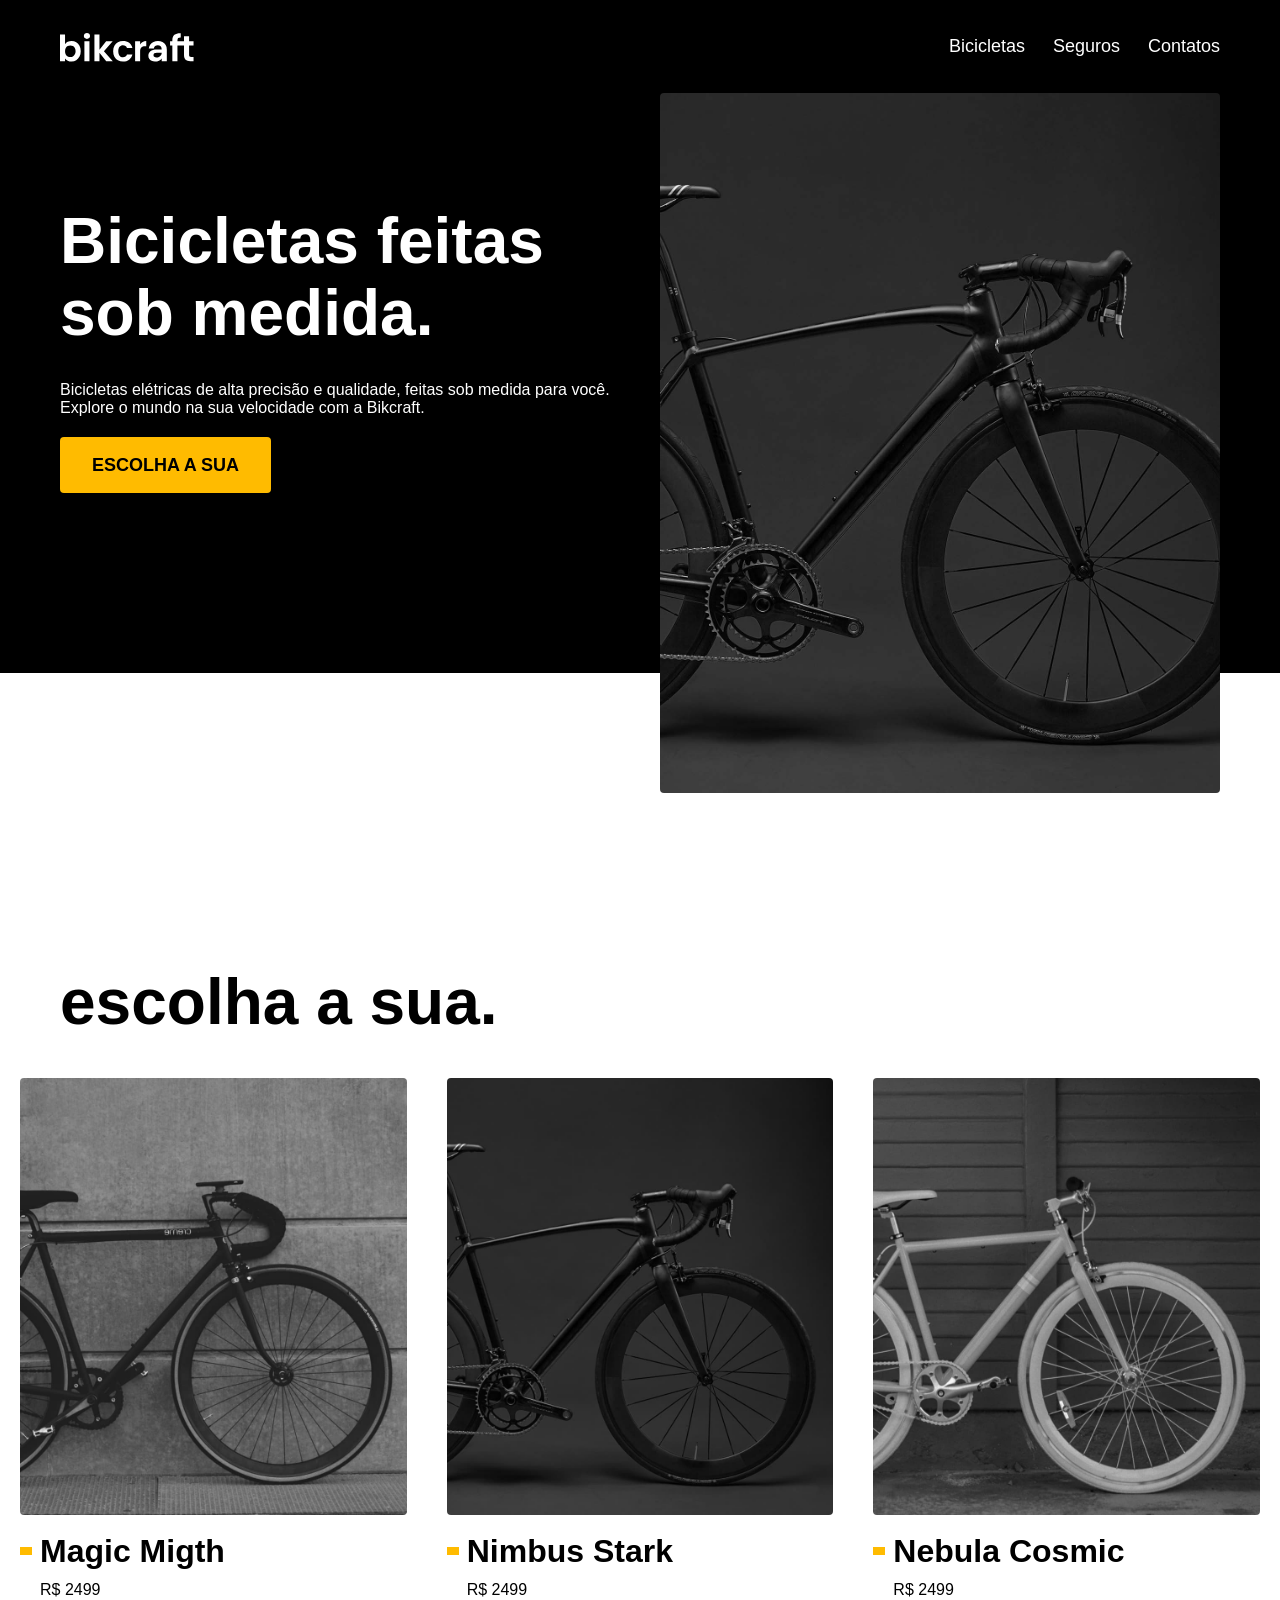
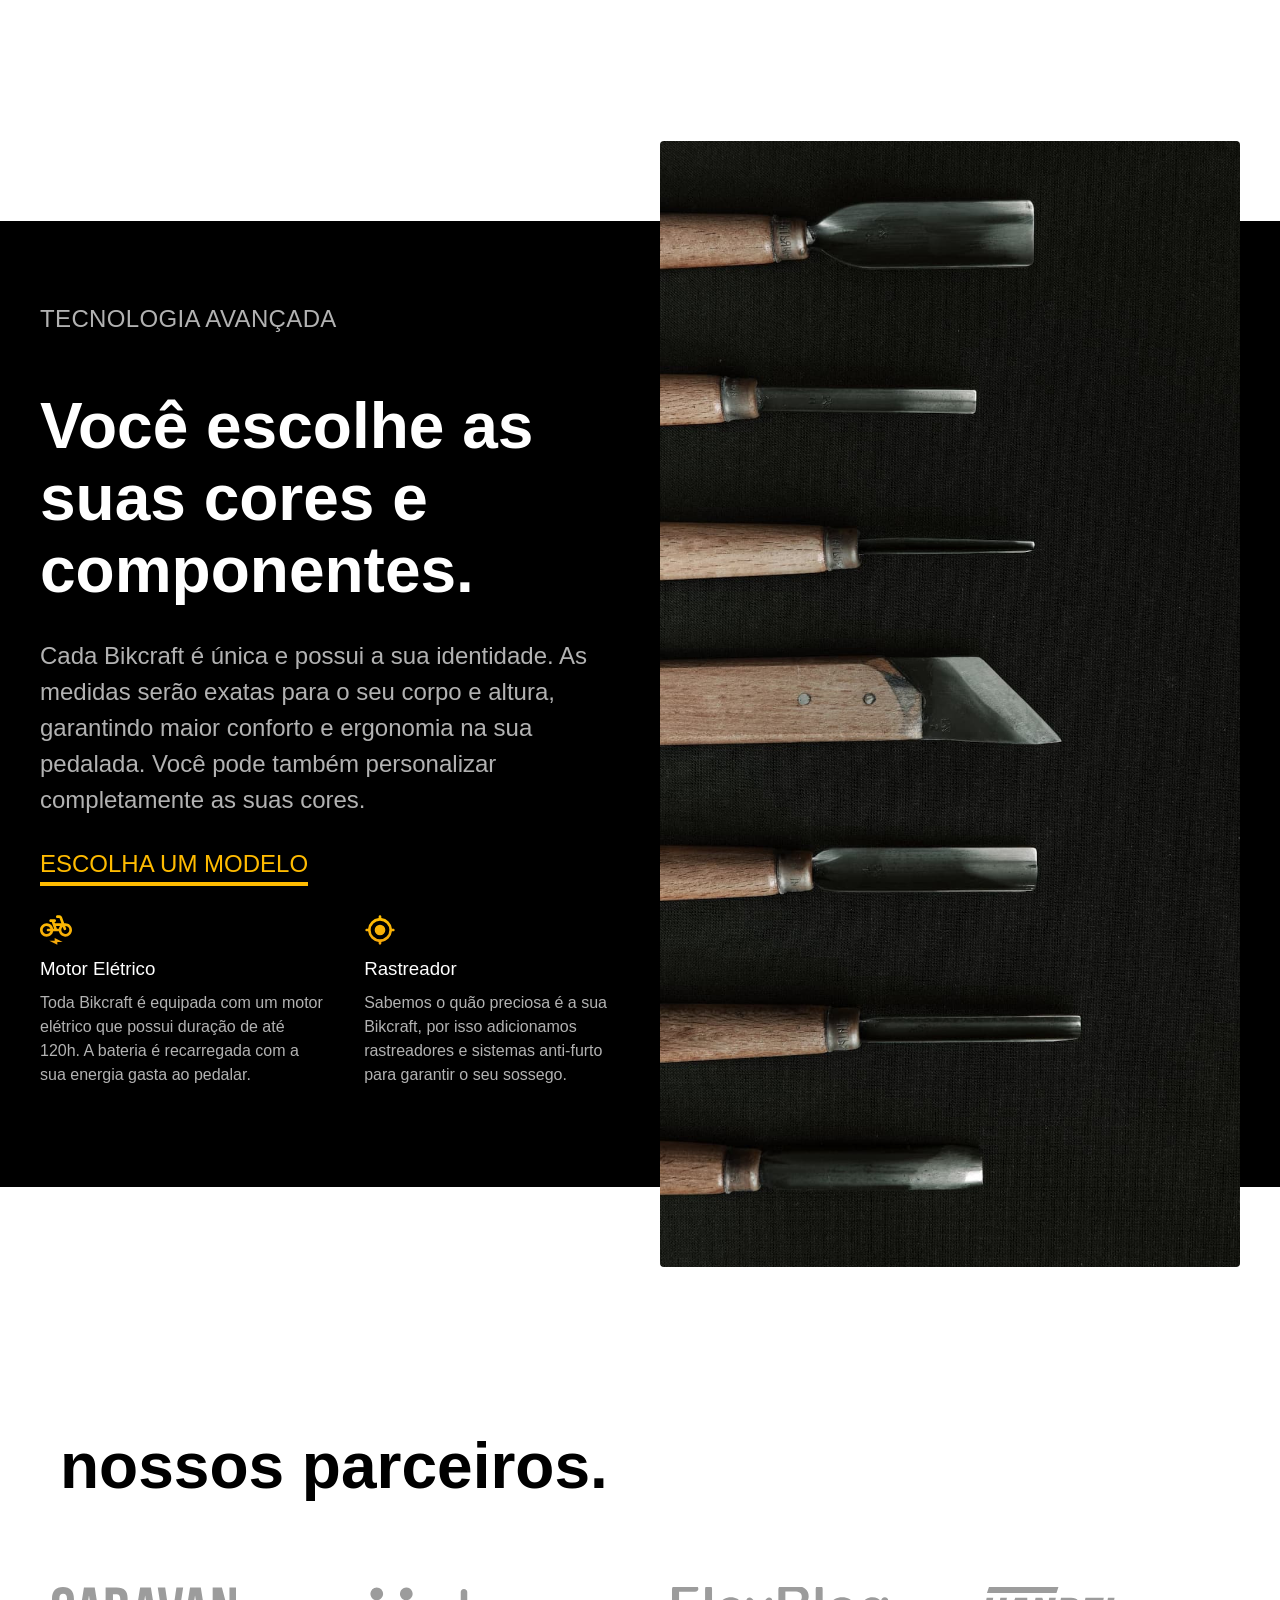
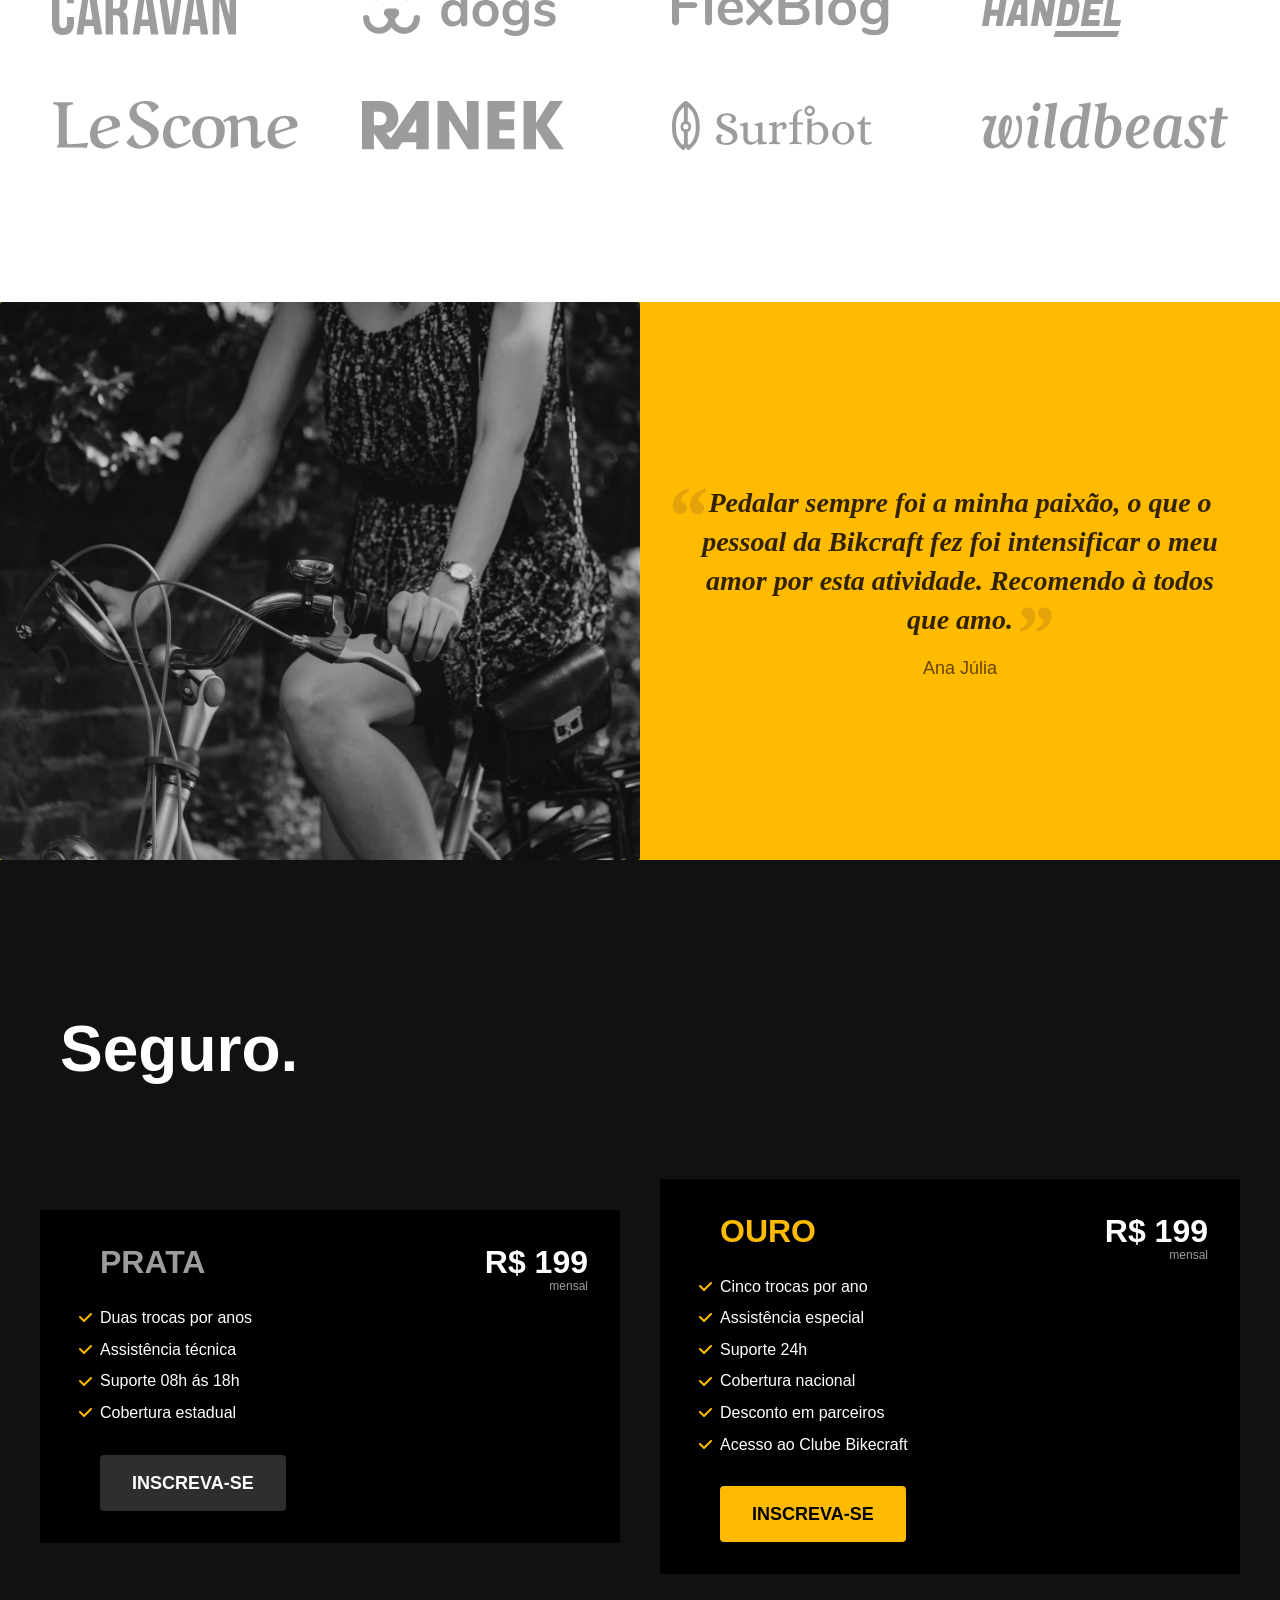
==== index.html @ 0511be65 "Alterado para tamanho de um celular." ====
<!DOCTYPE html>
<html lang="pt-BR">

<head>
    <meta charset="UTF-8">
    <meta name="viewport" content="width=device-width, initial-scale=1.0">
    <title>Bikecraft - Bicicletas Elétricas</title>
    <meta name="description" content="Bicicletas elétricas de alta precisão e qualidade,  feitas sob medida para o client. Explore o mundo na sua velocidade com a Bikcraft">

    <!-- CSS -->
    <link rel="stylesheet" href="/css/styles.css">

    <!-- Google Fonts -->

    <!-- <link rel="preconnect" href="https://fonts.googleapis.com">
    <link rel="preconnect" href="https://fonts.gstatic.com" crossorigin>
    <link rel="preconnect" href="https://fonts.googleapis.com">
    <link rel="preconnect" href="https://fonts.gstatic.com" crossorigin>
    <link rel="preconnect" href="https://fonts.googleapis.com">
    <link rel="preconnect" href="https://fonts.gstatic.com" crossorigin>
    <link href="https://fonts.googleapis.com/css2?family=Poppins:ital,wght@400;0,600;0&family=Roboto:ital,wght@400;0,500;0&display=swap" rel="stylesheet"> -->

</head>

<!-- Menu -->

<body>
    <header class="header-bg">
        <div class="header">
            <a href="./">
                <img src="/img/bikcraft.svg" alt="Bikecraft">
            </a>
            <nav aria-label="primaria" font-1-m cor-0>
                <ul class="header-menu">
                    <li><a href="/bicicletas.html">Bicicletas</a></li>
                    <li><a href="/seguros.html">Seguros</a></li>
                    <li><a href="/contatos.html">Contatos</a></li>
                </ul>
            </nav>
        </div>
    </header>

    <!-- Introdução -->

    <main class="introducao-bg">
        <div class="introducao">
            <div class="introducao-texto">
                <h1 class="font-1-xxl">Bicicletas feitas sob medida.</h1>
                <p class="font-2-1">Bicicletas elétricas de alta precisão e qualidade, feitas sob medida para você. Explore o mundo na sua velocidade com a Bikcraft.</p>
                <a href="/bicicletas.html" class="botao">Escolha a sua</a>
            </div>
            <div class="introducao-imagem">
                <img src="/img/fotos/introducao.jpg" alt="Bicicleta Elétrica">
            </div>
        </div>
    </main>

    <article class="bicicletas-listas">
        <h2 class="font-1-xxl">escolha a sua.</h2>

        <ul class="bicicletas-listas-itens">

            <!-- Magic -->

            <li>
                <a href="bicicletas/magic.html">
                    <img src="./img/bicicletas/magic-home.jpg" alt="bicicleta magic">
                    <h3 class="font-1-xl">Magic Migth</h3>
                    <span class="font-2-m cor-12">R$ 2499</span>
                </a>
            </li>

            <!-- Nimbus -->

            <li>
                <a href="bicicletas/nimbus.html">
                    <img src="./img/bicicletas/nimbus-home.jpg" alt="bicicleta Nimbus">
                    <h3 class="font-1-xl">Nimbus Stark</h3>
                    <span class="font-2-m cor-12">R$ 2499</span>
                </a>
            </li>

            <!-- Nebula -->

            <li>
                <a href="bicicletas/nebula.html">
                    <img src="./img/bicicletas/nebula-home.jpg" alt="bicicleta nebula">
                    <h3 class="font-1-xl">Nebula Cosmic</h3>
                    <span class="font-2-m cor-12">R$ 2499</span>
                </a>
            </li>
        </ul>
    </article>

    <!-- Tecnologia -->

    <article class="tecnologia">

        <div class="tecnologia-container">
            <div class="tecnologia-conteudo">
                <span class="font-2-l-b cor-5">Tecnologia Avançada</span>
                <h2 class="font-1-xxl cor-0">Você escolhe as suas cores e componentes.
                </h2>
                <p class="font-2-l cor-5">Cada Bikcraft é única e possui a sua identidade. As medidas serão exatas para o seu corpo e altura, garantindo maior conforto e ergonomia na sua pedalada. Você pode também personalizar completamente as suas cores.</p>
                <a class="link" href="./bicicletas.html">Escolha um modelo</a>
                <div class="tecnologia-vantagens">

                    <div>
                        <img src="./img/icones/eletrica.svg" alt="bicicleta eletrica">
                        <h3 class="font-1-m cor-0">Motor Elétrico</h3>
                        <p class="font-2-s cor-5">Toda Bikcraft é equipada com um motor elétrico que possui duração de até 120h. A bateria é recarregada com a sua energia gasta ao pedalar.</p>
                    </div>
                    <div>
                        <img src="./img/icones/rastreador.svg" alt="rastreador">
                        <h3 class="font-1-m cor-0">Rastreador</h3>
                        <p class="font-2-s cor-5">Sabemos o quão preciosa é a sua Bikcraft, por isso adicionamos rastreadores e sistemas anti-furto para garantir o seu sossego.</p>
                    </div>

                </div>
            </div>

            <div class="tecnologia-image">
                <img src="img/fotos/tecnologia.jpg" alt="tecnologia">
            </div>

        </div>

    </article>

    <!-- Parceiros -->

    <section class="parceiros" aria-label="Nosso Parceiros">

        <h2 class="font-1-xxl">nossos parceiros.</h2>

        <ul>
            <li><img src="/img/parceiros/caravan.svg" alt="caravan"></li>
            <li><img src="/img/parceiros/dogs.svg" alt="dogs"></li>
            <li><img src="/img/parceiros/flexblog.svg" alt="flexblog"></li>
            <li><img src="/img/parceiros/handel.svg" alt="handel"></li>
            <li><img src="/img/parceiros/lescone.svg" alt="lescone"></li>
            <li><img src="/img/parceiros/ranek.svg" alt="ranek"></li>
            <li><img src="/img/parceiros/surfbot.svg" alt="surfbot"></li>
            <li><img src="/img/parceiros/wildbeast.svg" alt="wildbeast"></li>
        </ul>

    </section>

    <section class="depoimente" aria-label="Depoimente">
        <div class="imagem">
            <img src="/img/fotos/depoimento.jpg" alt="depoimente">
        </div>
        <div class="citacao">
            <blockquote class="font-1-xl cor-p5">
                <p>
                    Pedalar sempre foi a minha paixão, o que o pessoal da Bikcraft fez foi intensificar o meu amor por esta atividade. Recomendo à todos que amo.
                </p>
            </blockquote>
            <span class="font-1-m-b cor-p4">Ana Júlia</span>
        </div>
    </section>

    <article class="seguro-principal" aria-label="Seguro">
        <div class="seguro">
            <h2 class="font-1-xxl cor-0">Seguro.</h2>
            <div class="itens">
                <h3 class="font-1-xl cor-6">PRATA</h3>
                <span class="font-1-xl cor-0">R$ 199 <span class="font-1-xs cor-6">mensal</span></span>
                <ul class="font-2-m cor-0">
                    <li>Duas trocas por anos</li>
                    <li>Assistência técnica</li>
                    <li>Suporte 08h ás 18h</li>
                    <li>Cobertura estadual</li>
                </ul>
                <a class="botao-secundario" href="./orcamento-prata.html">Inscreva-se</a>
            </div>
            <div class="itens">
                <h3 class="font-1-xl cor-p1">OURO</h3>
                <span class="font-1-xl cor-0">R$ 199 <span class="font-1-xs cor-6">mensal</span></span>
                <ul class="font-2-m cor-0">
                    <li>Cinco trocas por ano</li>
                    <li>Assistência especial</li>
                    <li>Suporte 24h</li>
                    <li>Cobertura nacional</li>
                    <li>Desconto em parceiros</li>
                    <li>Acesso ao Clube Bikecraft</li>
                </ul>
                <a class="botao-terceira" href="./orcamento-ouro.html">Inscreva-se</a>
            </div>
        </div>
    </article>

</body>

</html>
---- css/styles.css ----
@import "/css/global/global.css";
@import "/css/global/header.css";
@import "/css/global/introducao.css";
@import "/css/global/tipografia.css";
@import "/css/global/cores.css";
@import "/css/global/bicicletas-listas.css";
@import "/css/global/tecnologia.css";
@import "/css/global/parceiros.css";
@import "/css/global/depoimente.css";
@import "/css/global/seguro.css";
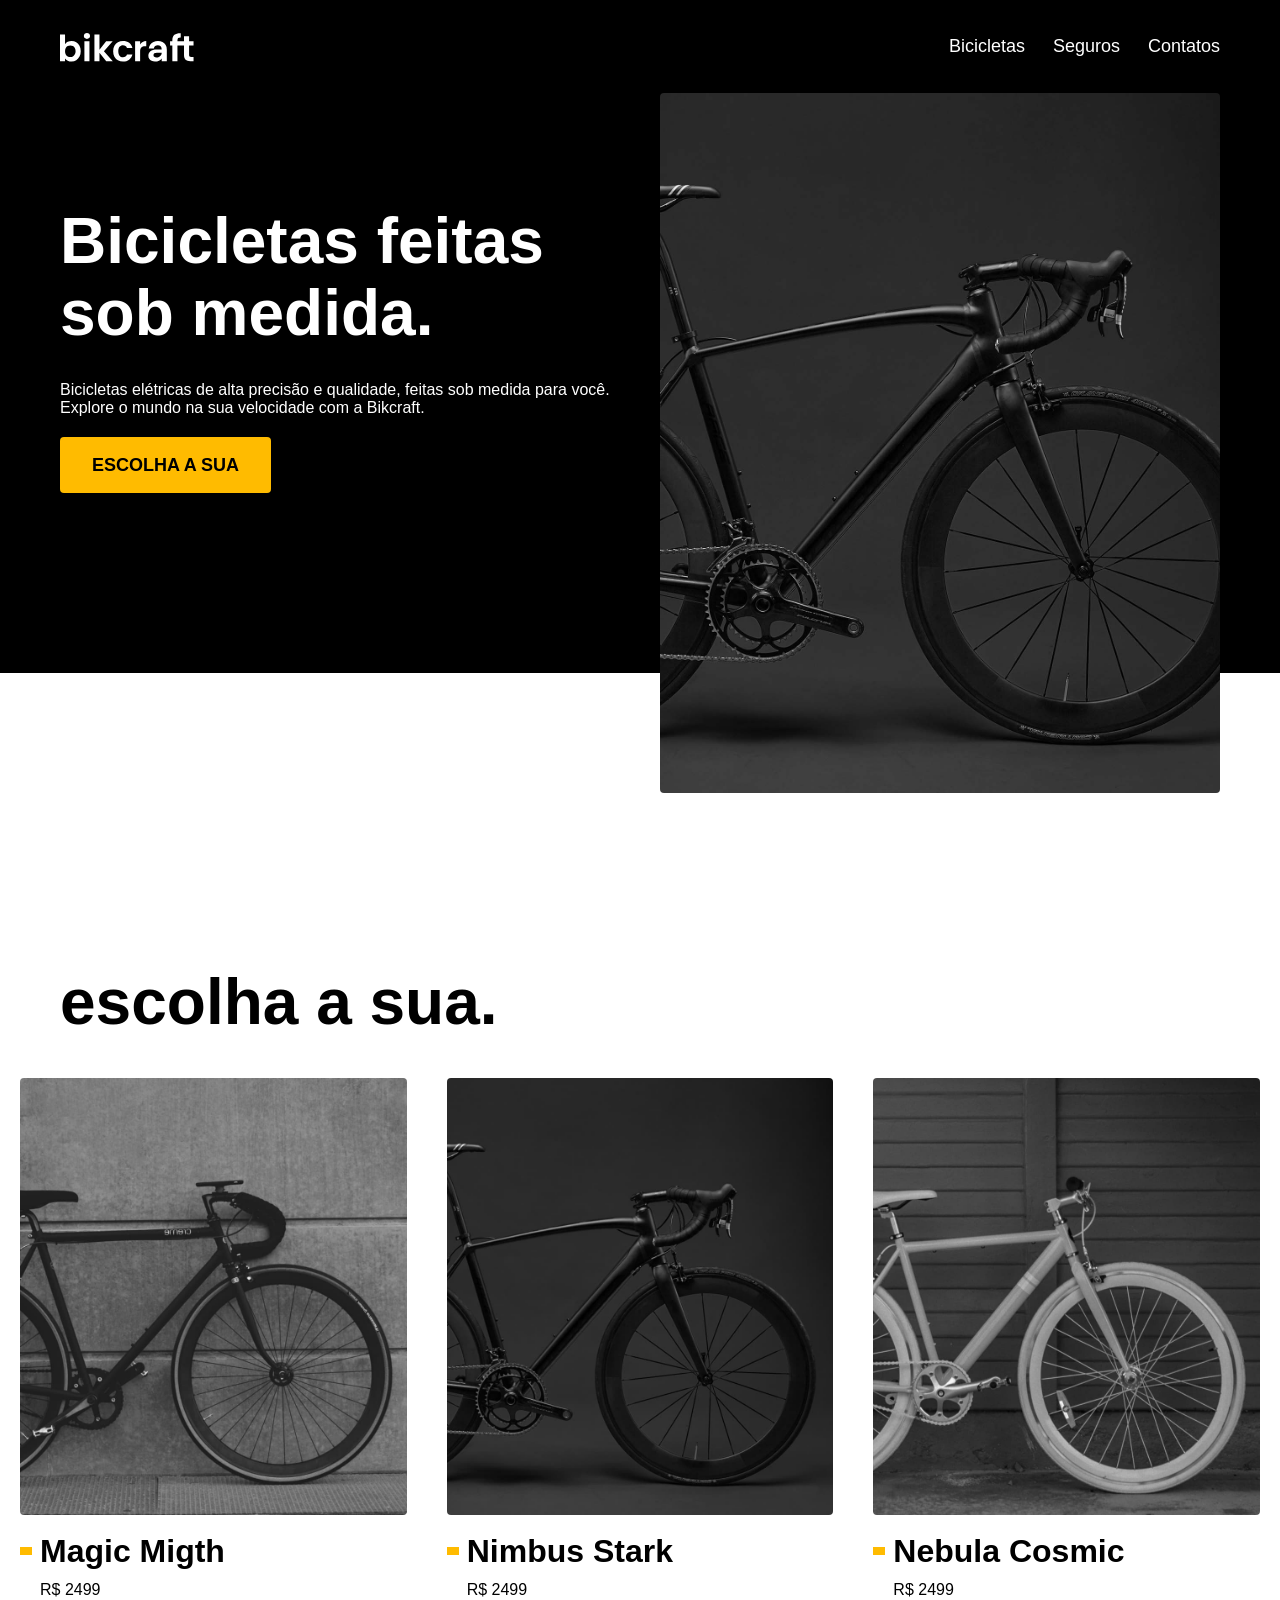
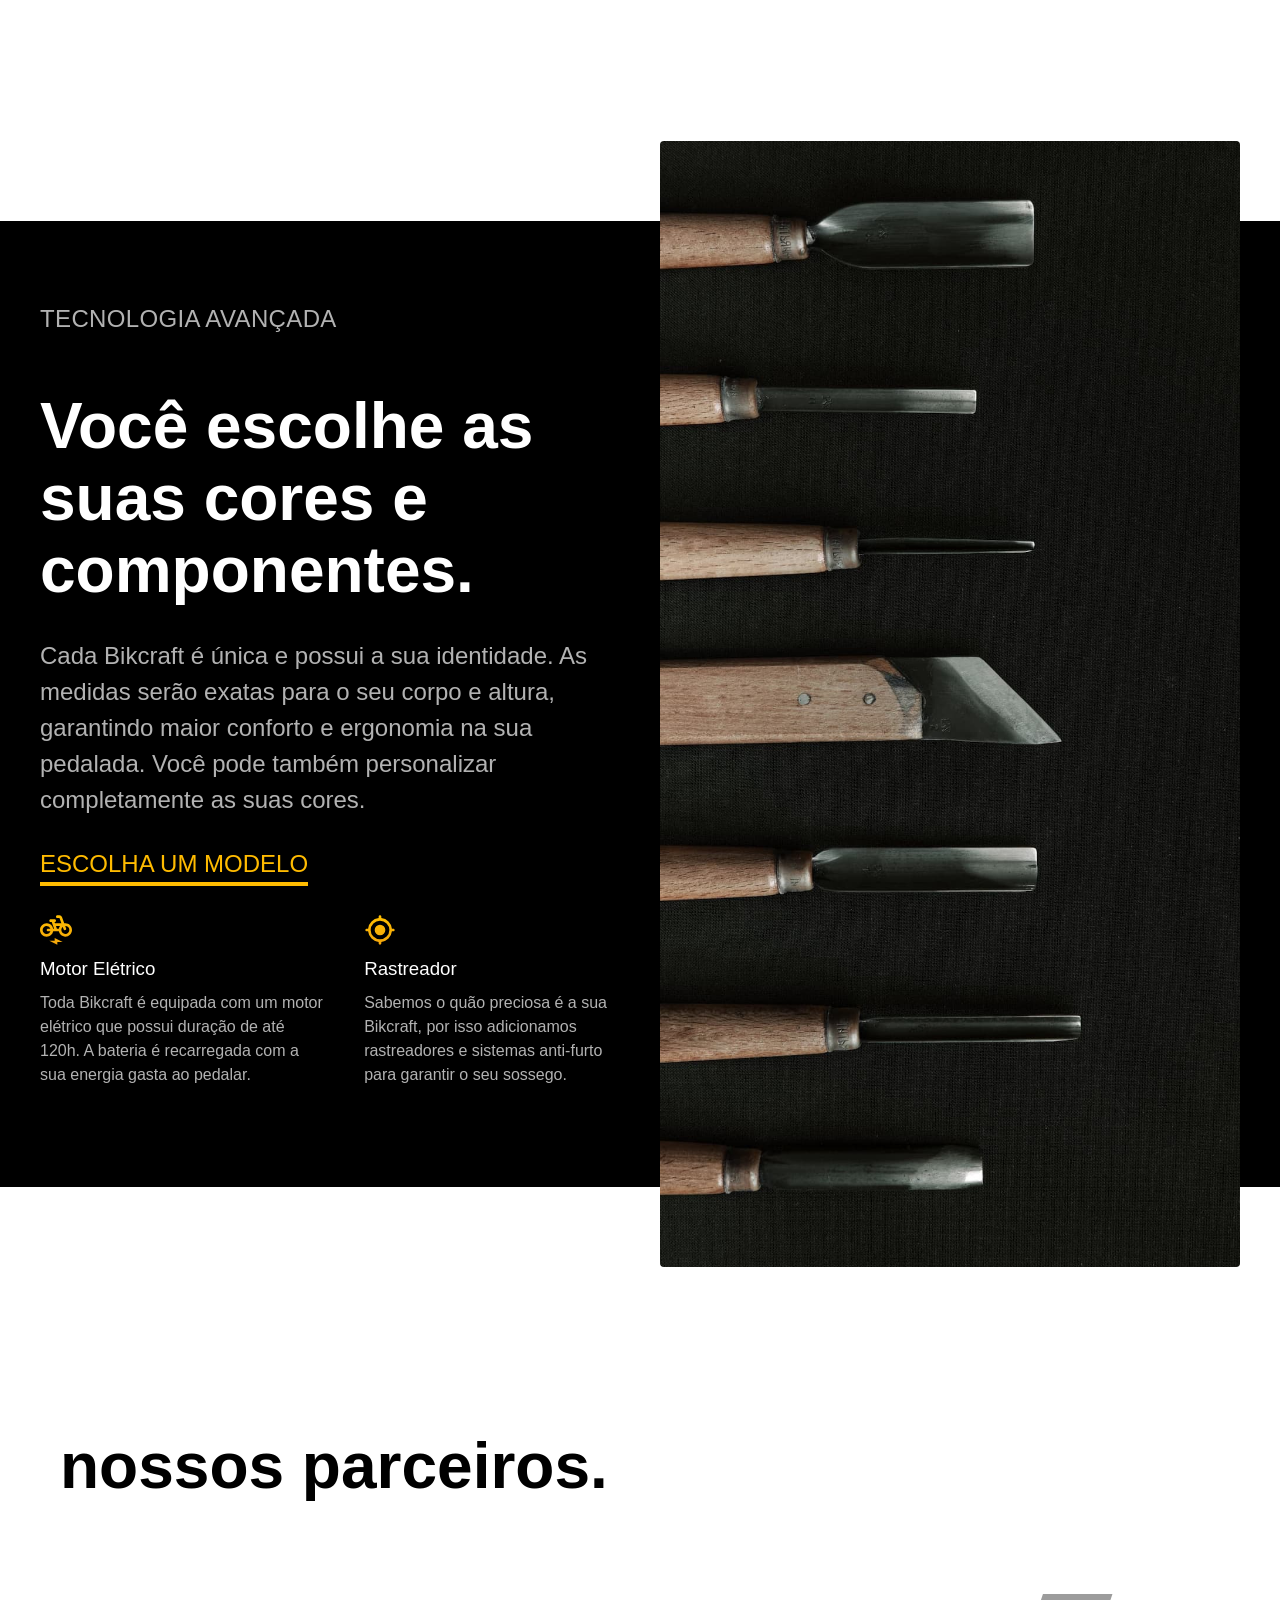
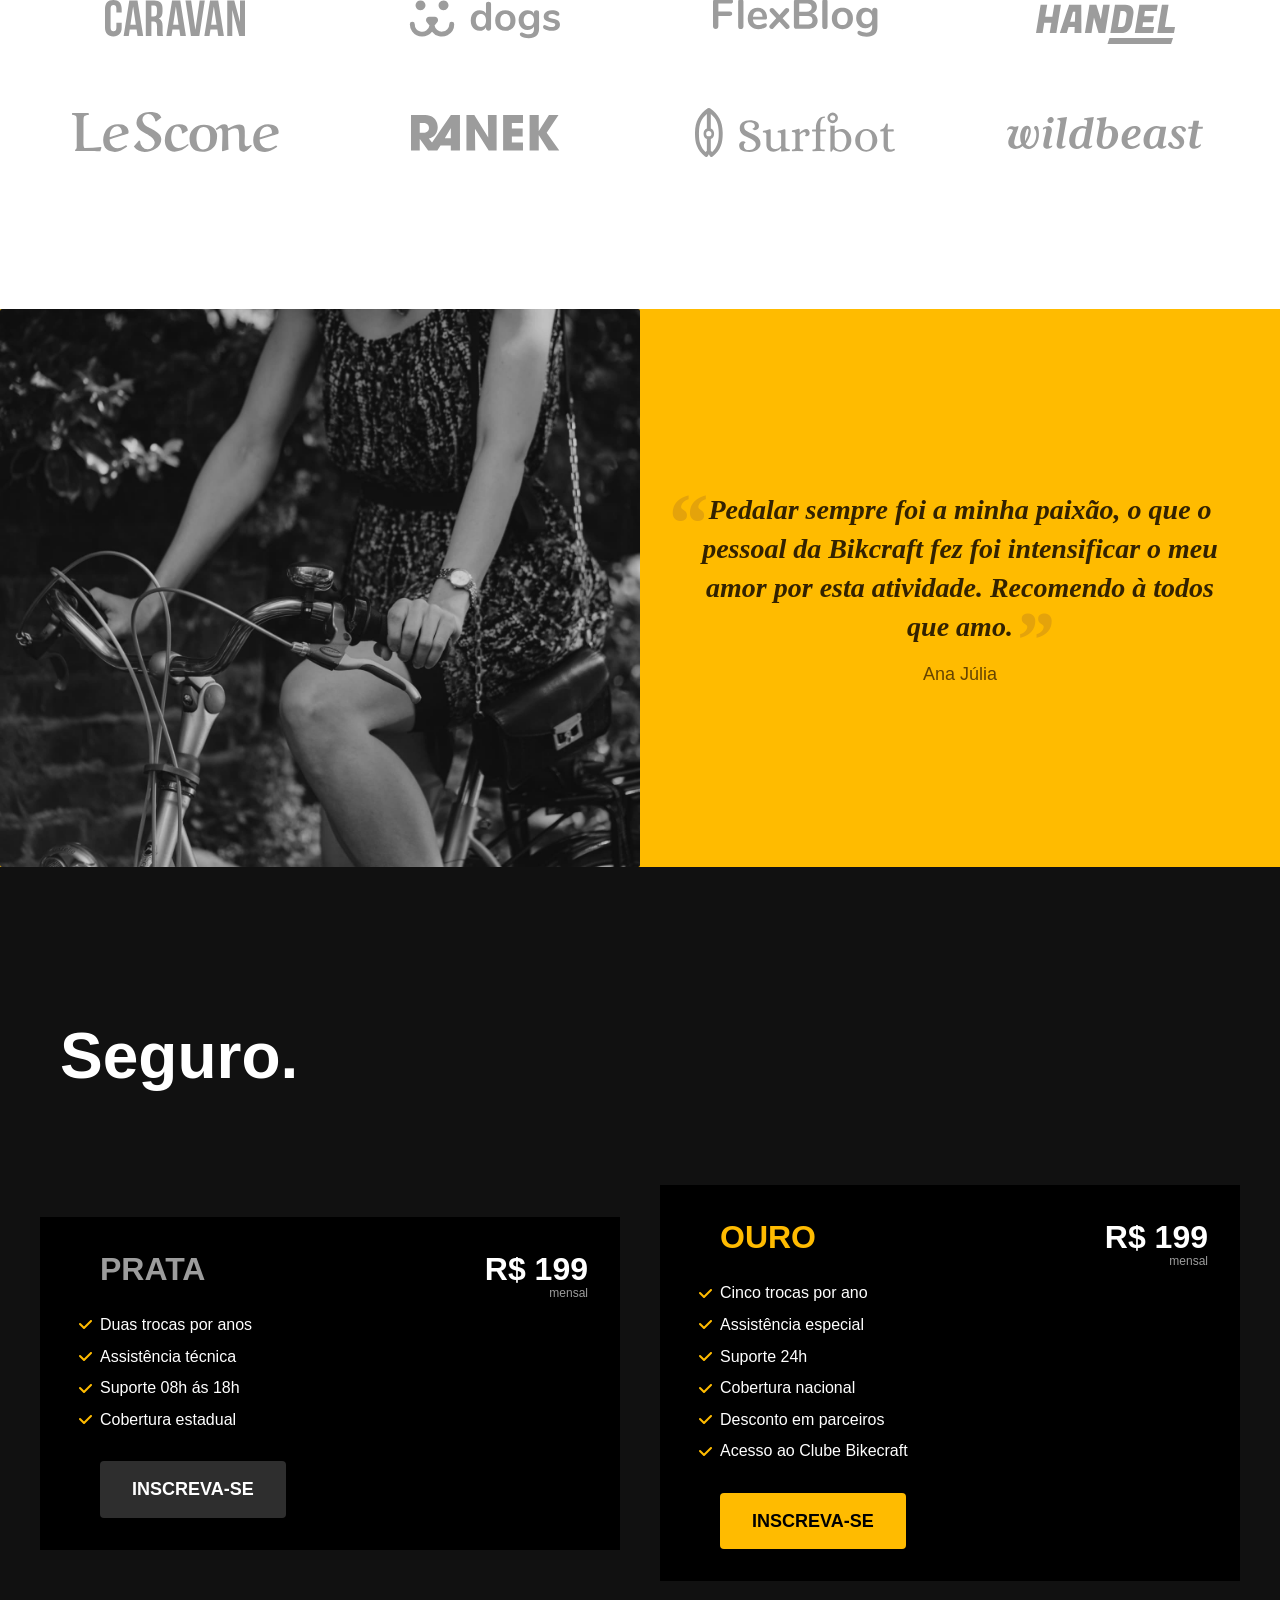
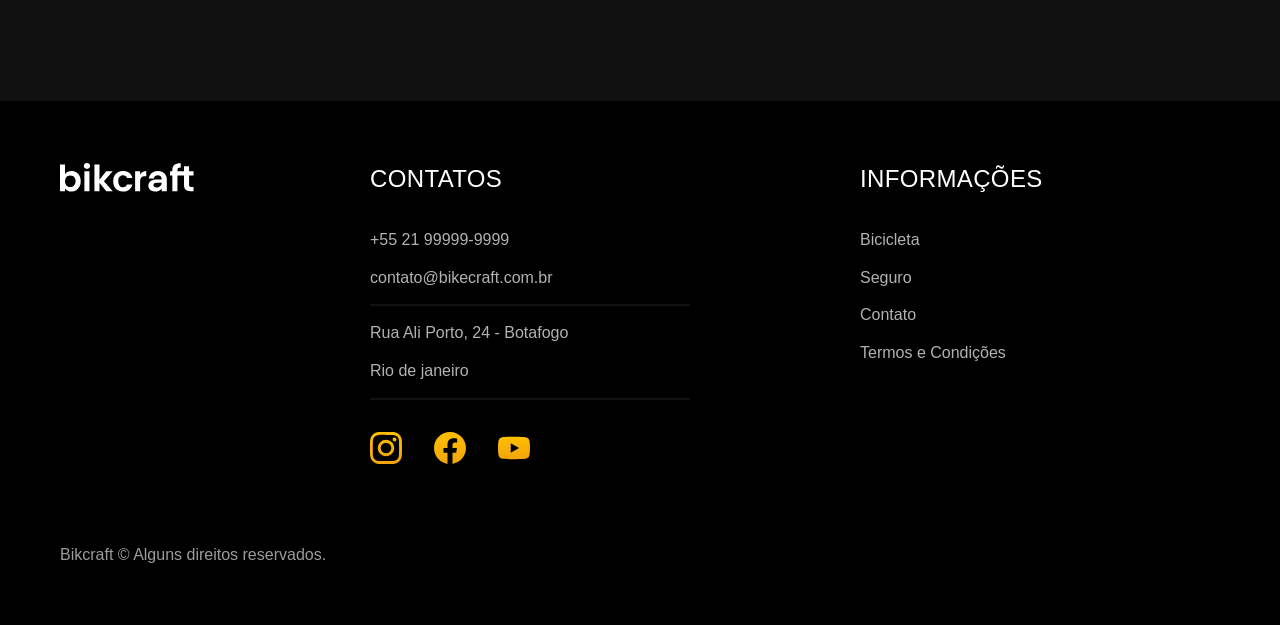
==== commit 6714818e: "A parte de footer está OK." ====
--- a/index.html
+++ b/index.html
@@ -190,6 +190,46 @@
         </div>
     </article>
 
+    <footer class="footer">
+        <div class="footer-container">
+            <img src="./img/bikcraft.svg" alt="Bikecraft">
+            <div class="contato">
+                <h3 class="font-2-l-b cor-0">Contatos</h3>
+                <nav>
+                    <ul class="font-2-m cor-5">
+                        <li><a href="tel:+5521999999999">+55 21 99999-9999</a></li>
+                        <li><a href="mailto:contato@bikecraft.com.br">contato@bikecraft.com.br</a></li>
+                        <li>Rua Ali Porto, 24 - Botafogo</li>
+                        <li>Rio de janeiro</li>
+                    </ul>
+                </nav>
+                <div class="redes">
+                    <a href="./">
+                        <img src="./img/redes/instagram-p.svg" alt="instagramn">
+                    </a>
+                    <a href="./">
+                        <img src="./img/redes/facebook-p.svg" alt="instagramn">
+                    </a>
+                    <a href="./">
+                        <img src="./img/redes/youtube-p.svg" alt="instagramn">
+                    </a>
+                </div>
+            </div>
+            <div class="informacao">
+                <h3 class="font-2-l-b cor-0">Informações</h3>
+                <nav>
+                    <ul class="font-1-m cor-5">
+                        <li><a href="./bicicletas.html">Bicicleta</a></li>
+                        <li><a href="./seguro.html">Seguro</a></li>
+                        <li><a href="./contatos.html">Contato</a></li>
+                        <li><a href="./termos.html">Termos e Condições</a></li>
+                    </ul>
+                </nav>
+            </div>
+            <p class="footer-copy font-2-m cor-6">Bikcraft © Alguns direitos reservados.</p>
+        </div>
+    </footer>
+
 </body>
 
 </html>
--- a/css/styles.css
+++ b/css/styles.css
@@ -7,4 +7,5 @@
 @import "/css/global/tecnologia.css";
 @import "/css/global/parceiros.css";
 @import "/css/global/depoimente.css";
-@import "/css/global/seguro.css";+@import "/css/global/seguro.css";
+@import "/css/global/footer.css"
